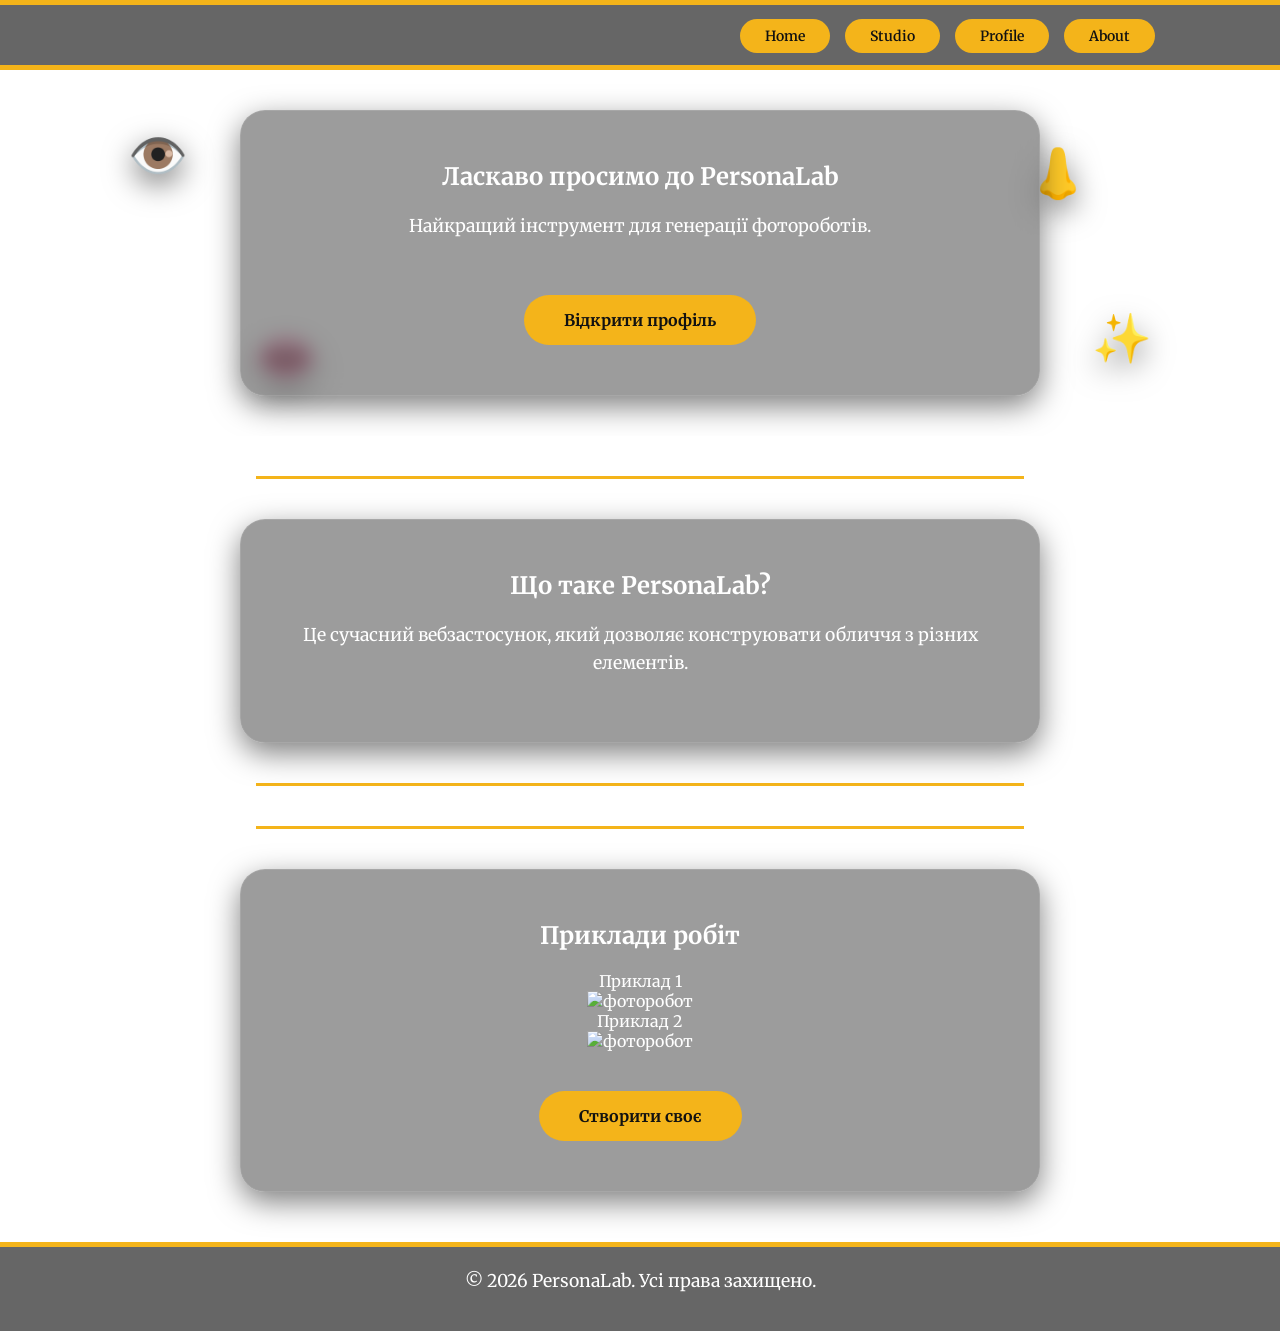
==== index.html @ 851af6e7 "Add files via upload" ====
<!DOCTYPE html>
<html lang="en">
<head>
    <meta charset="UTF-8">
    <meta name="viewport" content="width=device-width, initial-scale=1.0">
    <title>PersonaLab</title>
    <link rel="stylesheet" href="style.css">
    <link rel="shortcut icon" href="images/favicon.svg" type="image/x-icon">
    <link rel="preconnect" href="https://fonts.googleapis.com">
    <link rel="preconnect" href="https://fonts.gstatic.com" crossorigin>
    <link href="https://fonts.googleapis.com/css2?family=Merriweather:ital,opsz,wght@0,18..144,300..900;1,18..144,300..900&display=swap" rel="stylesheet">
</head>
<body>

    <header class="header">
      <div class="header_wrapper">
        <nav class="header_nav">
            <img src="images/header.svg" alt="">
            <ul class="header_list">
                <li class="header_list-item">
                    <a class="header_list-link" href="index.html">Home</a>
                </li>
                <li class="header_list-item">
                    <a class="header_list-link" href="studio.html">Studio</a>
                </li>
                <li class="header_list-item">
                    <a class="header_list-link" href="profile.html">Profile</a>
                </li>
                <li class="header_list-item">
                    <a class="header_list-link" href="about.html">About</a>
                </li>
            </ul>
        </nav>
      </div>  
    </header>

   <main>
        <section class="hero parallax-container">
            <div class="parallax-item" data-speed="-5" style="top: 15%; left: 10%;">👁️</div>
            <div class="parallax-item" data-speed="3" style="top: 70%; left: 20%;">👄</div>
            <div class="parallax-item" data-speed="-2" style="top: 20%; right: 15%;">👃</div>
            <div class="parallax-item" data-speed="6" style="top: 65%; right: 10%;">✨</div>

            <div class="hero_container">
                <h1>Ласкаво просимо до PersonaLab</h1>
                <p>Найкращий інструмент для генерації фотороботів.</p>
                <br>
                <a class="btn-primary" href="profile.html">Відкрити профіль</a>
            </div>
        </section>

        <hr>

        <section class="what-is">
            <h2>Що таке PersonaLab?</h2>
            <p>Це сучасний вебзастосунок, який дозволяє конструювати обличчя з різних елементів.</p>
        </section>

        <hr>

        <hr>


        <section class="examples">
            <h2>Приклади робіт</h2>
            <div class="examples-grid">
                <div class="example-box">Приклад 1</div>
                <img src="images/pol1.png" alt="фоторобот" width="300">
                <div class="example-box">Приклад 2</div>
                <img src="images/pol2.jfif" alt="фоторобот" width="300">
            </div>
            <br>
            <a class="btn-primary" href="studio.html">Створити своє</a>
        </section>
   </main>

    <footer class="footer">
        <div class="footer_wrapper">
            <p>&copy; 2026 PersonaLab. Усі права захищено.</p>
        </div>
    </footer>
    
<script src="script.js"></script>
</body>
</html>
---- style.css ----
:root {
    --accent-yellow: #f4b41a; 
    --dark-gray: #333333;
    --text-light: #ffffff;
}

* {
    margin: 0;
    padding: 0;
    box-sizing: border-box;
}

body {
    font-family: "Merriweather", serif;
    background-image: url('images/bg-pattern.png'); 
    background-repeat: repeat; 
    background-attachment: fixed; 
    color: var(--text-light); 
}

.header {
    background-color: #666666; 
    padding-block: 20px;
    border-bottom: 5px solid var(--accent-yellow); 
    border-top: 5px solid var(--accent-yellow); 
}

.header_wrapper {
    max-width: 1069px;
    margin-inline: auto;
    padding: 0 20px;
}

.header_nav {
    display: flex;
    justify-content: space-between;
    align-items: center;
}

.header_list {
    display: flex;
    gap: 15px;
    list-style: none; 
}

.header_list-link {
    font-weight: 600;
    font-size: 14px;
    color: #111;
    background-color: var(--accent-yellow); 
    padding: 8px 25px; 
    border-radius: 20px; 
    text-decoration: none;
    transition: background-color 0.3s, transform 0.2s; 
}

.header_list-link:hover {
    background-color: #f4b41a; 
}

.header_list-link:active {
    background-color: #b07d0a; 
    transform: translateY(0); 
}

.hero_container, .what-is, .how-it-works, .examples, .welcome, .studio-workspace, .profile-intro, .auth-forms, .guide-content, .about-info, .contact-form, .page-header {
    background-color: rgba(90, 90, 90, 0.6);
    backdrop-filter: blur(10px);
    border-radius: 25px; 
    padding: 50px 40px; 
    max-width: 800px; 
    margin: 40px auto; 
    text-align: center; 
    box-shadow: 0 10px 30px rgba(0, 0, 0, 0.5); 
    border: 1px solid rgba(255, 255, 255, 0.1);
}

h1, h2, h3 {
    margin-bottom: 20px;
    color: var(--text-light);
}

p {
    line-height: 1.6;
    margin-bottom: 15px;
    font-size: 1.1rem;
}

.btn-primary {
    display: inline-block;
    background-color: var(--accent-yellow);
    color: #111;
    font-weight: bold;
    padding: 15px 40px;
    border-radius: 30px;
    text-decoration: none;
    margin-top: 20px;
    transition: 0.3s;
}

.btn-primary:hover {
    background-color: #d49a11;
}

hr {
    border: none;
    height: 3px;
    background-color: var(--accent-yellow);
    margin: 40px auto;
    width: 60%; 
}

.footer {
    text-align: center;
    padding: 20px;
    background-color: #666666;
    border-top: 5px solid var(--accent-yellow);
    margin-top: 50px;
}

a {
    color: var(--accent-yellow);
    text-decoration: none;
    font-weight: bold;
    transition: color 0.3s, text-decoration 0.3s;
}

a:hover {
    color: var(--text-light);
    text-decoration: underline;
}

.breadcrumbs {
    font-size: 0.9rem;
    margin-bottom: 15px;
    color: #cccccc;
}

table {
    width: 100%;
    border-collapse: collapse;
    margin: 25px 0;
    background-color: rgba(0, 0, 0, 0.2);
}

th, td {
    padding: 15px; 
    border: 1px solid rgba(255, 255, 255, 0.1);
    text-align: center;
}

th {
    background-color: rgba(0, 0, 0, 0.4);
    color: var(--accent-yellow);
    font-weight: bold;
    letter-spacing: 1px;
}

tr:hover {
    background-color: rgba(244, 180, 26, 0.15);
    transition: background-color 0.3s;
}

.forms-container {
    display: flex;
    flex-wrap: wrap; 
    gap: 40px;
    justify-content: center;
}

.form-box {
    flex: 1;
    min-width: 280px;
    background-color: rgba(0, 0, 0, 0.2);
    padding: 30px;
    border-radius: 15px;
    border: 1px solid rgba(255, 255, 255, 0.05);
}

.form-group {
    margin-bottom: 20px;
    text-align: left;
}

.form-group label {
    display: block;
    margin-bottom: 8px;
    font-size: 0.9rem;
    color: #cccccc;
    letter-spacing: 1px;
}

input[type="text"],
input[type="email"],
input[type="password"],
textarea {
    width: 100%;
    padding: 12px 15px;
    background-color: rgba(255, 255, 255, 0.1);
    border: 1px solid rgba(255, 255, 255, 0.2);
    border-radius: 8px;
    color: var(--text-light); 
    font-family: inherit;
    font-size: 1rem;
    transition: border-color 0.3s, box-shadow 0.3s; 
    outline: none; 
}

input[type="text"]:focus,
input[type="email"]:focus,
input[type="password"]:focus,
textarea:focus {
    border-color: var(--accent-yellow);
    box-shadow: 0 0 8px rgba(244, 180, 26, 0.5); 
    background-color: rgba(255, 255, 255, 0.15); 
}

button {
    cursor: pointer;
    border: none;
    font-family: inherit;
    font-size: 1rem;
}

.btn-secondary {
    display: inline-block;
    background-color: transparent;
    color: var(--accent-yellow);
    border: 2px solid var(--accent-yellow);
    font-weight: bold;
    padding: 13px 38px;
    border-radius: 30px;
    transition: 0.3s;
    margin-top: 10px;
}

.btn-secondary:hover {
    background-color: var(--accent-yellow);
    color: #111;
}

/* =========================================
   СТИЛІ ДЛЯ ФОРМИ ВХОДУ/РЕЄСТРАЦІЇ (ТАБИ)
   ========================================= */

.auth-container {
    max-width: 400px;
    margin: 0 auto; 
    background-color: rgba(0, 0, 0, 0.2);
    padding: 30px;
    border-radius: 15px;
    border: 1px solid rgba(255, 255, 255, 0.05);
}

.auth-tabs {
    display: flex;
    gap: 10px;
    margin-bottom: 25px;
}

.tab-btn {
    flex: 1; 
    padding: 12px;
    background-color: transparent;
    border: 2px solid rgba(255, 255, 255, 0.2);
    color: var(--text-light);
    border-radius: 8px;
    transition: 0.3s;
    font-weight: bold;
}

.tab-btn.active {
    background-color: var(--accent-yellow);
    color: #111;
    border-color: var(--accent-yellow);
}

.tab-btn:hover:not(.active) {
    border-color: var(--accent-yellow);
    color: var(--accent-yellow);
}

.password-box {
    position: relative;
    margin-bottom: 15px;
}

.password-box input {
    margin-bottom: 0;
}

.toggle-password {
    position: absolute;
    right: 12px;
    top: 50%;
    transform: translateY(-50%); 
    background: none;
    border: none;
    cursor: pointer;
    font-size: 18px;
    color: #aaa;
    transition: color 0.3s;
}

.toggle-password:hover {
    color: var(--accent-yellow);
}

.textarea-box {
    position: relative;
}

#char-counter {
    text-align: right;
    font-size: 0.8rem;
    color: #aaa;
    margin-top: -10px; 
    margin-bottom: 15px;
}

.text-danger {
    color: #ff4d4d !important;
    font-weight: bold;
}

.profile-card {
    background-color: rgba(0, 0, 0, 0.3);
    padding: 40px;
    border-radius: 20px;
    border: 2px solid var(--accent-yellow);
    text-align: center;
}

.user-avatar {
    width: 80px;
    margin-bottom: 15px;
    filter: invert(1); 
}

.status-badge {
    background: var(--accent-yellow);
    color: black;
    padding: 2px 10px;
    border-radius: 10px;
    font-size: 0.9rem;
    font-weight: bold;
}

.user-stats {
    display: flex;
    justify-content: center;
    gap: 30px;
    margin: 25px 0;
    padding: 20px;
    background: rgba(255, 255, 255, 0.05);
    border-radius: 10px;
}

.stat-item strong {
    display: block;
    font-size: 1.5rem;
    color: var(--accent-yellow);
}

.btn-link {
    background: none;
    border: none;
    color: #aaa;
    text-decoration: underline;
    cursor: pointer;
    font-size: 0.9rem;
    transition: color 0.3s;
}

.btn-link:hover {
    color: var(--accent-yellow);
}

.dashboard-actions {
    margin-top: 20px;
}


.retro-editor {
    background-color: #1e1e1e; 
    border-style: solid;
    border-color: #111;
    border-width: 4px 3px 5px 6px; 
    border-radius: 8px;
    max-width: 800px;
    margin: 40px auto;
    padding: 15px;
    box-shadow: 8px 8px 0px rgba(0, 0, 0, 0.5);
}


.editor-header {
    background: repeating-linear-gradient(
        -45deg,
        #333,
        #333 10px,
        #222 10px,
        #222 20px
    ); 
    border-style: solid;
    border-color: #111;
    border-width: 4px 3px 4px 6px; 
    border-radius: 4px;
    text-align: center;
    padding: 15px;
    margin-bottom: 15px;
}

.editor-header h2 {
    margin: 0;
    color: var(--text-light);
    text-transform: uppercase;
    letter-spacing: 2px;
    text-shadow: 2px 2px 0px #000;
}


.editor-body {
    display: grid;
    grid-template-columns: 100px 1fr 100px; 
    gap: 15px;
    height: 400px; 
}


.column-left, .column-right {
    display: grid;
    grid-template-rows: repeat(4, 1fr); 
    gap: 10px;
}

.retro-btn {
    background-color: #3a3a3a; 
    border-style: solid;
    border-width: 4px 3px 5px 6px; 
    border-color: #666 #111 #111 #666; 
    border-radius: 4px;
    font-size: 2rem; 
    display: flex;
    justify-content: center;
    align-items: center;
    cursor: pointer;
    transition: background-color 0.1s;
    color: white;
}

.retro-btn:hover {
    background-color: #4a4a4a;
}

/*Активний стан кнопки*/
.retro-btn.active, .retro-btn:active {
    background-color: #222; 
    border-color: #111 #666 #666 #111; 
    box-shadow: inset 4px 4px 8px rgba(0, 0, 0, 0.6); 
    padding-top: 4px; 
    padding-left: 4px;
}

/*Полотно*/
.column-center {
    background-color: #f5f5f5;
    background-image: 
        linear-gradient(#ccc 1px, transparent 1px),
        linear-gradient(90deg, #ccc 1px, transparent 1px);
    background-size: 20px 20px;
    border-style: solid;
    border-color: #111;
    border-width: 4px 3px 4px 6px; 
    border-radius: 4px;
    display: flex;
    justify-content: center;
    align-items: center;
    box-shadow: inset 0 0 20px rgba(0,0,0,0.1);
}

/*Обличчя*/
.face-preview {
    width: 180px;
    height: 220px;
    background-color: #C68642; 
    border-radius: 50% 50% 50% 50% / 45% 45% 55% 55%;
    display: flex;
    flex-direction: column;
    align-items: center;
    justify-content: center;
    gap: 15px;
    transition: background-color 0.3s;
    box-shadow: 5px 5px 15px rgba(0,0,0,0.3); 
}

/*Розміри рис обличчя*/
#face-eyes { font-size: 35px; font-weight: bold; }
#face-nose { font-size: 25px; font-weight: bold; }
#face-mouth { font-size: 30px; font-weight: bold; }

/*Undo/Redo*/
.action-group {
    display: flex;
    justify-content: space-evenly;
    align-items: center;
    padding: 0;
    cursor: default; 
}

.action-group:active {
    border-color: #666 #111 #111 #666;
    background-color: #3a3a3a;
    box-shadow: none;
    padding: 0;
}

.mini-btn {
    background: transparent;
    border: none;
    font-size: 1.1rem;
    cursor: pointer;
    transition: transform 0.1s;
}

.mini-btn:active {
    transform: scale(0.8) translateY(2px); 
}


.kidpix-guy {
    width: 32px;
    height: 32px;
    border-radius: 50%;
    object-fit: cover;
    box-shadow: 0 2px 5px rgba(0, 0, 0, 0.8);
    border: 1px solid #111;
}

/*ПАРАЛАКС*/

.parallax-container {
    position: relative; 
    overflow: hidden;  }


.hero_container {
    position: relative;
    z-index: 2;
}


.parallax-item {
    position: absolute;
    font-size: 3rem; 
    z-index: 1;
    user-select: none;
    pointer-events: none;
    filter: drop-shadow(0px 10px 15px rgba(0, 0, 0, 0.5));
    transition: transform 0.1s ease-out;
}

/*АДАПТИВНИЙ ВЕБДИЗАЙН*/

/* 3. Зображення, що адаптуються для різних пристроїв */
img {
    max-width: 100%;
    height: auto;
    object-fit: contain;
}

/*4. Використання медіа-запитів для розміру екрану менше 768px (Планшети та Телефони) */
@media screen and (max-width: 768px) {
    
    /* 1. Навігаційне меню адаптується для зручного використання */
    .header_nav {
        flex-direction: column; /* Ставимо логотип зверху, а меню під ним */
        gap: 15px;
    }
    
    .header_list {
        flex-wrap: wrap; /* Дозволяємо кнопкам переноситися на новий рядок */
        justify-content: center;
        gap: 10px;
    }

    /* Зменшуємо відступи в усіх головних контейнерах, щоб економити місце на телефоні */
    .hero_container, .what-is, .how-it-works, .examples, .welcome, .studio-workspace, .profile-intro, .auth-forms, .guide-content, .about-info, .contact-form, .page-header {
        padding: 30px 20px;
        margin: 20px 10px;
    }

    /* 2. Гнучкий сітковий макет: Перебудова ретро-редактора */
    .editor-body {
        /* Змінюємо структуру з 3 колонок на 1 колонку і 3 рядки */
        grid-template-columns: 1fr; 
        grid-template-rows: auto auto auto; 
        height: auto; /* Вимикаємо фіксовану висоту */
        gap: 20px;
    }

    /* Бокові панелі перетворюємо на горизонтальні панелі */
    .column-left, .column-right {
        grid-template-columns: repeat(4, 1fr); /* 4 кнопки в один ряд */
        grid-template-rows: auto;
    }

    /* Трохи зменшуємо 3D-кнопки, щоб вони вмістилися в ширину телефону */
    .retro-btn {
        font-size: 1.5rem;
        padding: 5px 0;
        border-width: 3px 2px 4px 5px; /* Робимо рамку трохи тоншою */
    }

    /* Оптимізація кнопки з людиною (Oops!) для телефону */
    .kidpix-guy {
        width: 24px;
        height: 24px;
    }
    
    .mini-btn {
        font-size: 1rem;
    }

    /* Зменшуємо розміри обличчя на телефоні, щоб воно не вилазило */
    .face-preview {
        width: 140px;
        height: 180px;
        gap: 10px;
    }

    #face-eyes { font-size: 28px; }
    #face-nose { font-size: 20px; }
    #face-mouth { font-size: 24px; }
}

/* Медіа-запит для зовсім маленьких екранів (старі смартфони) */
@media screen and (max-width: 480px) {
    h1 { font-size: 1.5rem; }
    h2 { font-size: 1.2rem; }
    
    .header_list-link {
        padding: 8px 15px;
        font-size: 12px;
    }
}
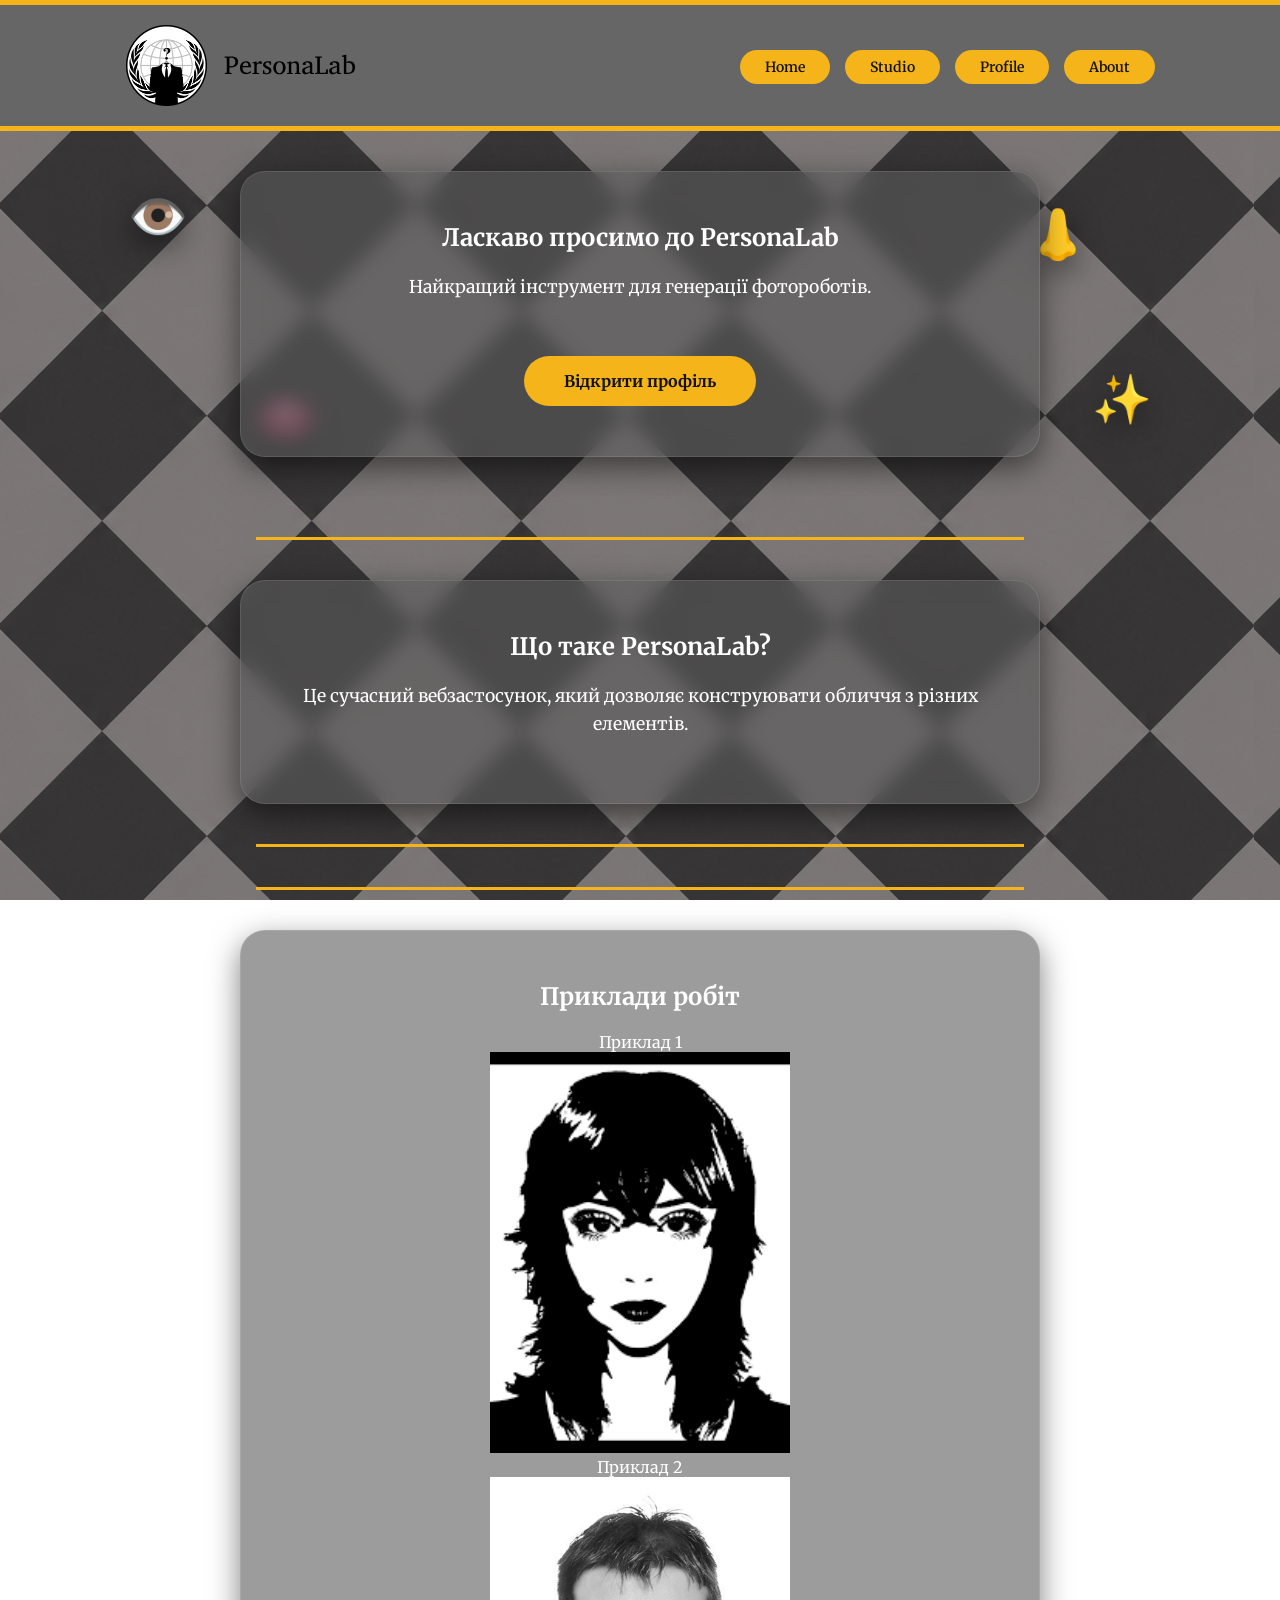
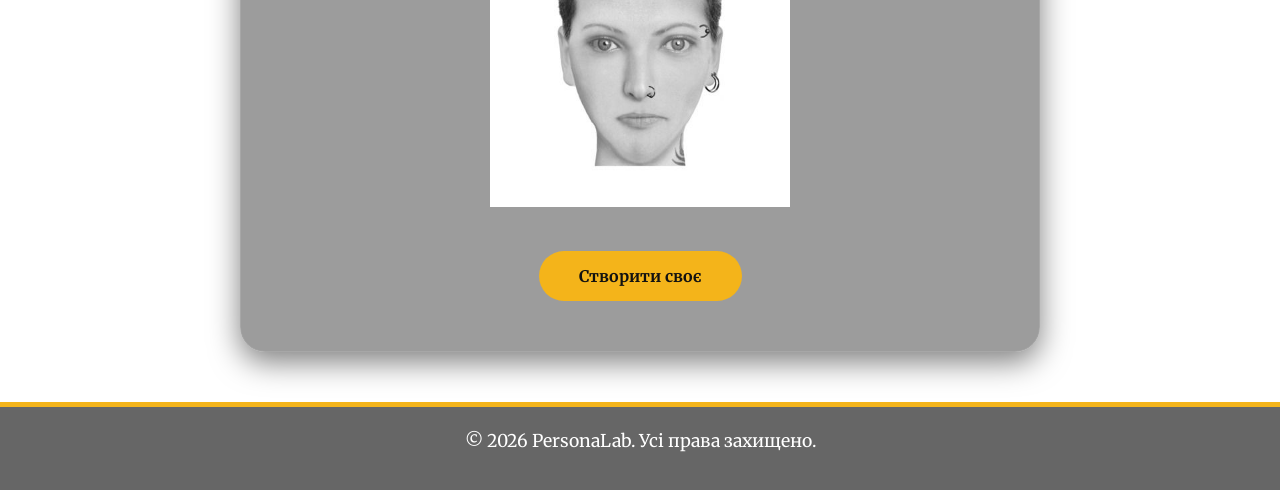
==== commit 2c74d2cd: "Add files via upload" ====
--- a/index.html
+++ b/index.html
@@ -47,7 +47,7 @@
                 <br>
                 <a class="btn-primary" href="profile.html">Відкрити профіль</a>
             </div>
-        </section>
+        </section> 
 
         <hr>
 
@@ -65,9 +65,9 @@
             <h2>Приклади робіт</h2>
             <div class="examples-grid">
                 <div class="example-box">Приклад 1</div>
-                <img src="images/pol1.png" alt="фоторобот" width="300">
+                <img src="images/pol1.png" alt="фоторобот" width="300" loading="lazy">
                 <div class="example-box">Приклад 2</div>
-                <img src="images/pol2.jfif" alt="фоторобот" width="300">
+                <img src="images/pol2.jfif" alt="фоторобот" width="300" loading="lazy">
             </div>
             <br>
             <a class="btn-primary" href="studio.html">Створити своє</a>
@@ -80,6 +80,6 @@
         </div>
     </footer>
     
-<script src="script.js"></script>
+<script src="script.js" defer></script>
 </body>
 </html>
--- a/style.css
+++ b/style.css
@@ -569,28 +569,28 @@
     object-fit: contain;
 }
 
-/*4. Використання медіа-запитів для розміру екрану менше 768px (Планшети та Телефони) */
+/*4. для розміру екрану менше 768px*/
 @media screen and (max-width: 768px) {
     
-    /* 1. Навігаційне меню адаптується для зручного використання */
+   
     .header_nav {
-        flex-direction: column; /* Ставимо логотип зверху, а меню під ним */
+        flex-direction: column; 
         gap: 15px;
     }
     
     .header_list {
-        flex-wrap: wrap; /* Дозволяємо кнопкам переноситися на новий рядок */
+        flex-wrap: wrap;
         justify-content: center;
         gap: 10px;
     }
 
-    /* Зменшуємо відступи в усіх головних контейнерах, щоб економити місце на телефоні */
+    /* Зменшуємо відступи в усіх головних контейнерах */
     .hero_container, .what-is, .how-it-works, .examples, .welcome, .studio-workspace, .profile-intro, .auth-forms, .guide-content, .about-info, .contact-form, .page-header {
         padding: 30px 20px;
         margin: 20px 10px;
     }
 
-    /* 2. Гнучкий сітковий макет: Перебудова ретро-редактора */
+    /* 2. редактор */
     .editor-body {
         /* Змінюємо структуру з 3 колонок на 1 колонку і 3 рядки */
         grid-template-columns: 1fr; 
@@ -599,20 +599,20 @@
         gap: 20px;
     }
 
-    /* Бокові панелі перетворюємо на горизонтальні панелі */
+    
     .column-left, .column-right {
         grid-template-columns: repeat(4, 1fr); /* 4 кнопки в один ряд */
         grid-template-rows: auto;
     }
 
-    /* Трохи зменшуємо 3D-кнопки, щоб вони вмістилися в ширину телефону */
+   
     .retro-btn {
         font-size: 1.5rem;
         padding: 5px 0;
-        border-width: 3px 2px 4px 5px; /* Робимо рамку трохи тоншою */
-    }
-
-    /* Оптимізація кнопки з людиною (Oops!) для телефону */
+        border-width: 3px 2px 4px 5px;
+    }
+
+   
     .kidpix-guy {
         width: 24px;
         height: 24px;
@@ -622,7 +622,7 @@
         font-size: 1rem;
     }
 
-    /* Зменшуємо розміри обличчя на телефоні, щоб воно не вилазило */
+
     .face-preview {
         width: 140px;
         height: 180px;
@@ -634,7 +634,7 @@
     #face-mouth { font-size: 24px; }
 }
 
-/* Медіа-запит для зовсім маленьких екранів (старі смартфони) */
+/* Медіа-запит для зовсім малих екранів*/
 @media screen and (max-width: 480px) {
     h1 { font-size: 1.5rem; }
     h2 { font-size: 1.2rem; }
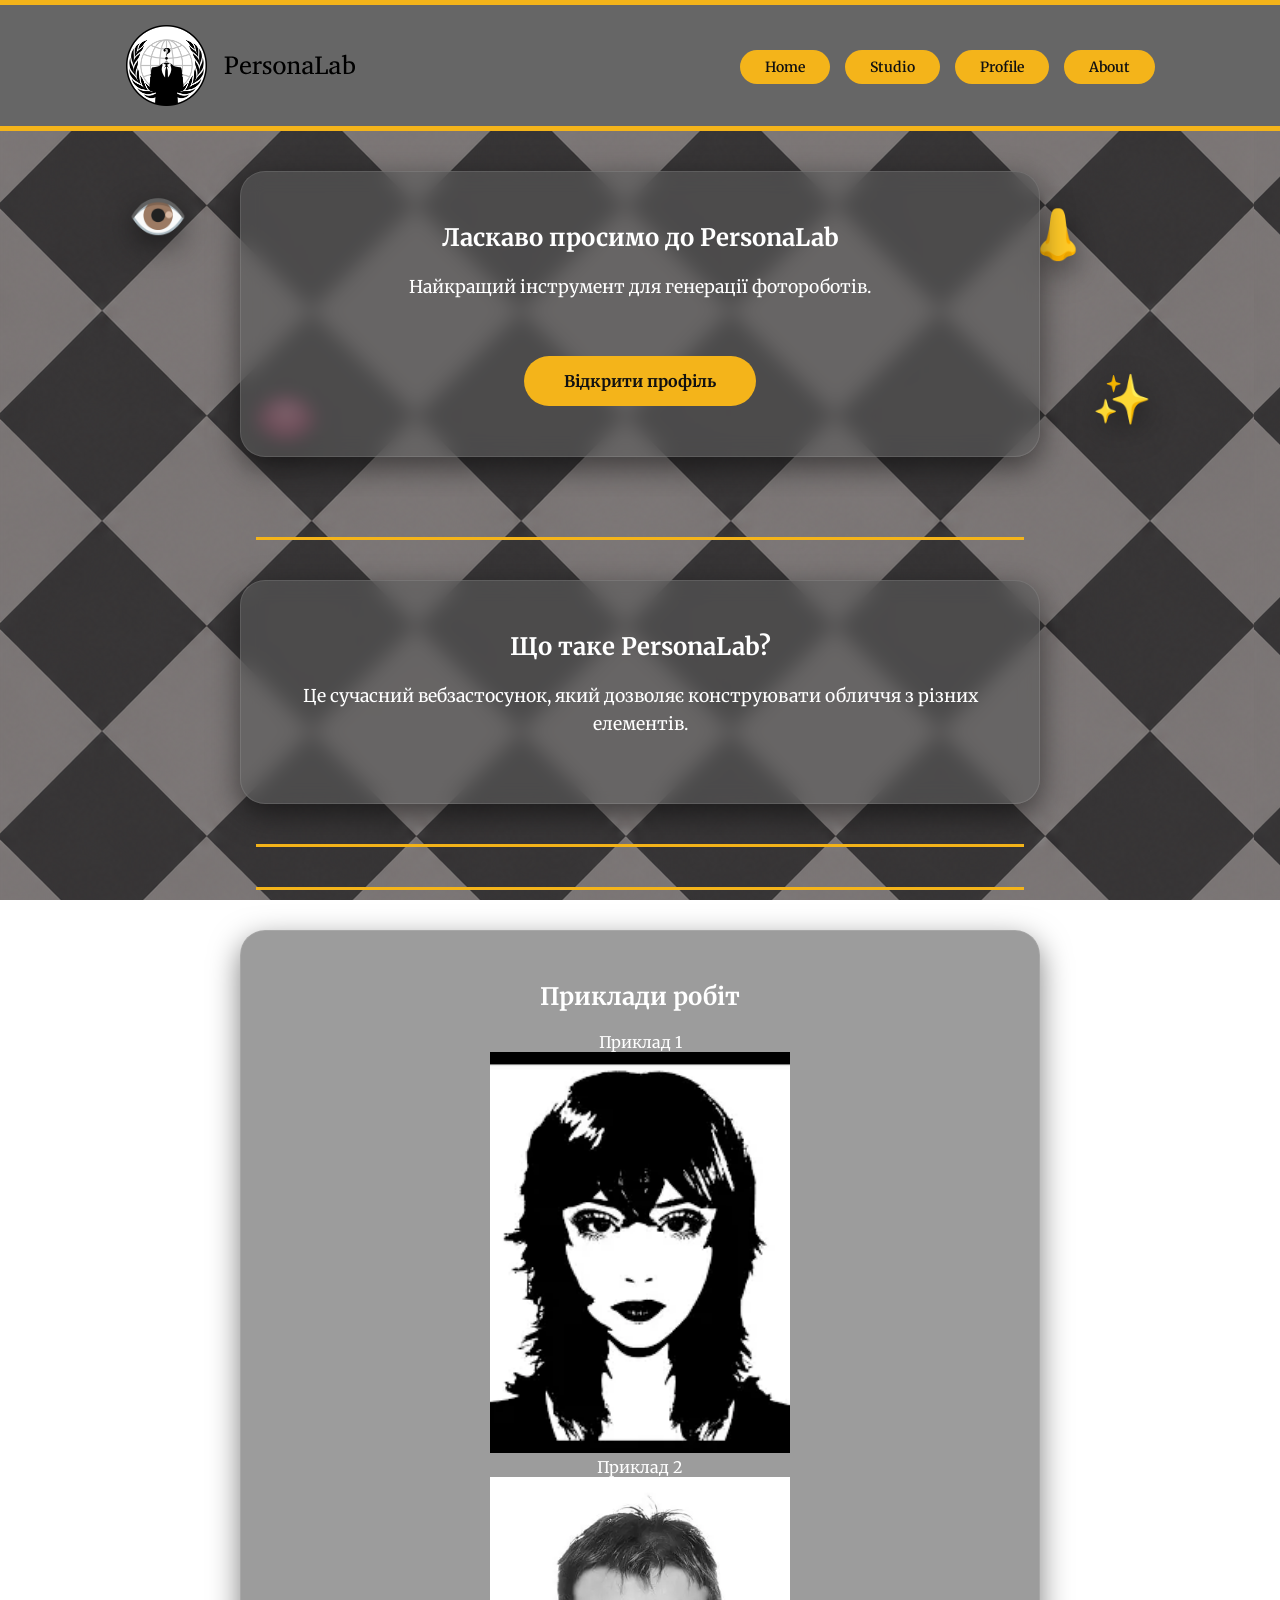
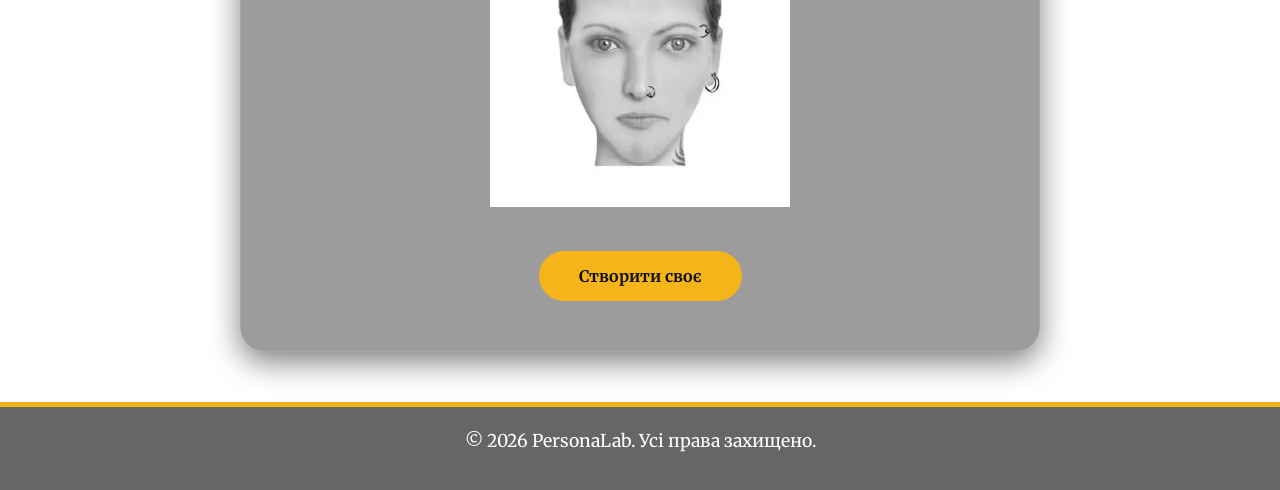
==== commit d2ce2576: "Add files via upload Updated for better phone ефективність хз effectiveness or smth" ====
--- a/index.html
+++ b/index.html
@@ -3,8 +3,10 @@
 <head>
     <meta charset="UTF-8">
     <meta name="viewport" content="width=device-width, initial-scale=1.0">
-    <title>PersonaLab</title>
-    <link rel="stylesheet" href="style.css">
+   <title>PersonaLab - Генератор унікальних персонажів та фотороботів</title>
+    <meta name="description" content="Створіть свій унікальний аватар або фоторобот онлайн за допомогою PersonaLab. Великий вибір очей, зачісок та форм обличчя в ретро-редакторі.">
+    <meta name="keywords" content="генератор персонажів, аватар онлайн, створити фоторобот, PersonaLab">
+    <link rel="stylesheet" href="style.min.css">
     <link rel="shortcut icon" href="images/favicon.svg" type="image/x-icon">
     <link rel="preconnect" href="https://fonts.googleapis.com">
     <link rel="preconnect" href="https://fonts.gstatic.com" crossorigin>
@@ -65,9 +67,9 @@
             <h2>Приклади робіт</h2>
             <div class="examples-grid">
                 <div class="example-box">Приклад 1</div>
-                <img src="images/pol1.png" alt="фоторобот" width="300" loading="lazy">
+                <img src="images/pol1.webp" alt="фоторобот" width="300" loading="lazy">
                 <div class="example-box">Приклад 2</div>
-                <img src="images/pol2.jfif" alt="фоторобот" width="300" loading="lazy">
+                <img src="images/pol2.webp" alt="фоторобот" width="300" loading="lazy">
             </div>
             <br>
             <a class="btn-primary" href="studio.html">Створити своє</a>
--- a/style.min.css
+++ b/style.min.css
@@ -0,0 +1 @@
+a:hover,body,h1,h2,h3{color:var(--text-light)}.footer,td,th{text-align:center}:root{--accent-yellow:#f4b41a;--dark-gray:#333333;--text-light:#ffffff}*{margin:0;padding:0;box-sizing:border-box}body{font-family:Merriweather,serif;background-image:url('images/bg-pattern.png');background-repeat:repeat;background-attachment:fixed}.header{background-color:#666;padding-block:20px;border-bottom:5px solid var(--accent-yellow);border-top:5px solid var(--accent-yellow)}.header_wrapper{max-width:1069px;margin-inline:auto;padding:0 20px}.header_nav{display:flex;justify-content:space-between;align-items:center}.header_list{display:flex;gap:15px;list-style:none}.header_list-link{font-weight:600;font-size:14px;color:#111;background-color:var(--accent-yellow);padding:8px 25px;border-radius:20px;text-decoration:none;transition:background-color .3s,transform .2s}.btn-primary,a{text-decoration:none;font-weight:700}.breadcrumbs,.form-group label{font-size:.9rem;color:#ccc}.header_list-link:hover{background-color:#f4b41a}.header_list-link:active{background-color:#b07d0a;transform:translateY(0)}.about-info,.auth-forms,.contact-form,.examples,.guide-content,.hero_container,.how-it-works,.page-header,.profile-intro,.studio-workspace,.welcome,.what-is{background-color:rgba(90,90,90,.6);backdrop-filter:blur(10px);border-radius:25px;padding:50px 40px;max-width:800px;margin:40px auto;text-align:center;box-shadow:0 10px 30px rgba(0,0,0,.5);border:1px solid rgba(255,255,255,.1)}h1,h2,h3{margin-bottom:20px}.breadcrumbs,p{margin-bottom:15px}p{line-height:1.6;font-size:1.1rem}.btn-primary{display:inline-block;background-color:var(--accent-yellow);color:#111;padding:15px 40px;border-radius:30px;margin-top:20px;transition:.3s}.btn-link,a:hover{text-decoration:underline}.btn-primary:hover{background-color:#d49a11}.btn-secondary:hover,.tab-btn.active,hr{background-color:var(--accent-yellow)}hr{border:none;height:3px;margin:40px auto;width:60%}.footer{padding:20px;background-color:#666;border-top:5px solid var(--accent-yellow);margin-top:50px}.form-box,table{background-color:rgba(0,0,0,.2)}a{color:var(--accent-yellow);transition:color .3s,text-decoration .3s}.btn-secondary,th{color:var(--accent-yellow);font-weight:700}table{width:100%;border-collapse:collapse;margin:25px 0}td,th{padding:15px;border:1px solid rgba(255,255,255,.1)}th{background-color:rgba(0,0,0,.4);letter-spacing:1px}tr:hover{background-color:rgba(244,180,26,.15);transition:background-color .3s}.forms-container{display:flex;flex-wrap:wrap;gap:40px;justify-content:center}.form-box{flex:1;min-width:280px;padding:30px;border-radius:15px;border:1px solid rgba(255,255,255,.05)}.form-group{margin-bottom:20px;text-align:left}.form-group label{display:block;margin-bottom:8px;letter-spacing:1px}input[type=email],input[type=password],input[type=text],textarea{width:100%;padding:12px 15px;background-color:rgba(255,255,255,.1);border:1px solid rgba(255,255,255,.2);border-radius:8px;color:var(--text-light);font-family:inherit;font-size:1rem;transition:border-color .3s,box-shadow .3s;outline:0}input[type=email]:focus,input[type=password]:focus,input[type=text]:focus,textarea:focus{border-color:var(--accent-yellow);box-shadow:0 0 8px rgba(244,180,26,.5);background-color:rgba(255,255,255,.15)}button{cursor:pointer;border:none;font-family:inherit;font-size:1rem}.btn-secondary{display:inline-block;background-color:transparent;border:2px solid var(--accent-yellow);padding:13px 38px;border-radius:30px;transition:.3s;margin-top:10px}.btn-secondary:hover{color:#111}.auth-container{max-width:400px;margin:0 auto;background-color:rgba(0,0,0,.2);padding:30px;border-radius:15px;border:1px solid rgba(255,255,255,.05)}.auth-tabs{display:flex;gap:10px;margin-bottom:25px}.tab-btn{flex:1;padding:12px;background-color:transparent;border:2px solid rgba(255,255,255,.2);color:var(--text-light);border-radius:8px;transition:.3s;font-weight:700}.retro-btn,.user-stats{justify-content:center}.btn-link,.toggle-password{transition:color .3s;cursor:pointer}.tab-btn.active{color:#111;border-color:var(--accent-yellow)}.btn-link:hover,.stat-item strong,.toggle-password:hover{color:var(--accent-yellow)}.tab-btn:hover:not(.active){border-color:var(--accent-yellow);color:var(--accent-yellow)}.password-box{position:relative;margin-bottom:15px}.password-box input{margin-bottom:0}.toggle-password{position:absolute;right:12px;top:50%;transform:translateY(-50%);background:0 0;border:none;font-size:18px;color:#aaa}.hero_container,.textarea-box{position:relative}#char-counter{text-align:right;font-size:.8rem;color:#aaa;margin-top:-10px;margin-bottom:15px}.text-danger{color:#ff4d4d!important;font-weight:700}.profile-card{background-color:rgba(0,0,0,.3);padding:40px;border-radius:20px;border:2px solid var(--accent-yellow);text-align:center}.user-avatar{width:80px;margin-bottom:15px;filter:invert(1)}.status-badge{background:var(--accent-yellow);color:#000;padding:2px 10px;border-radius:10px;font-size:.9rem;font-weight:700}.user-stats{display:flex;gap:30px;margin:25px 0;padding:20px;background:rgba(255,255,255,.05);border-radius:10px}.stat-item strong{display:block;font-size:1.5rem}.btn-link{background:0 0;border:none;color:#aaa;font-size:.9rem}.editor-header,.retro-editor{border-color:#111;padding:15px}.dashboard-actions{margin-top:20px}.retro-editor{background-color:#1e1e1e;border-style:solid;border-width:4px 3px 5px 6px;border-radius:8px;max-width:800px;margin:40px auto;box-shadow:8px 8px 0 rgba(0,0,0,.5)}.column-center,.editor-header,.retro-btn{border-style:solid;border-radius:4px}.editor-header{background:repeating-linear-gradient(-45deg,#333,#333 10px,#222 10px,#222 20px);border-width:4px 3px 4px 6px;text-align:center;margin-bottom:15px}.editor-header h2{margin:0;color:var(--text-light);text-transform:uppercase;letter-spacing:2px;text-shadow:2px 2px 0 #000}.editor-body{display:grid;grid-template-columns:100px 1fr 100px;gap:15px;height:400px}.column-left,.column-right{display:grid;grid-template-rows:repeat(4,1fr);gap:10px}.retro-btn{background-color:#3a3a3a;border-width:4px 3px 5px 6px;border-color:#666 #111 #111 #666;font-size:2rem;display:flex;align-items:center;cursor:pointer;transition:background-color .1s;color:#fff}.retro-btn:hover{background-color:#4a4a4a}.retro-btn.active,.retro-btn:active{background-color:#222;border-color:#111 #666 #666 #111;box-shadow:inset 4px 4px 8px rgba(0,0,0,.6);padding-top:4px;padding-left:4px}.column-center{background-color:#f5f5f5;background-image:linear-gradient(#ccc 1px,transparent 1px),linear-gradient(90deg,#ccc 1px,transparent 1px);background-size:20px 20px;border-color:#111;border-width:4px 3px 4px 6px;display:flex;justify-content:center;align-items:center;box-shadow:inset 0 0 20px rgba(0,0,0,.1)}.face-preview{width:180px;height:220px;background-color:#c68642;border-radius:50%/45% 45% 55% 55%;display:flex;flex-direction:column;align-items:center;justify-content:center;gap:15px;transition:background-color .3s;box-shadow:5px 5px 15px rgba(0,0,0,.3)}#face-eyes{font-size:35px;font-weight:700}#face-nose{font-size:25px;font-weight:700}#face-mouth{font-size:30px;font-weight:700}.action-group{display:flex;justify-content:space-evenly;align-items:center;padding:0;cursor:default}.action-group:active{border-color:#666 #111 #111 #666;background-color:#3a3a3a;box-shadow:none;padding:0}.mini-btn{background:0 0;border:none;font-size:1.1rem;cursor:pointer;transition:transform .1s}.mini-btn:active{transform:scale(.8) translateY(2px)}.kidpix-guy{width:32px;height:32px;border-radius:50%;object-fit:cover;box-shadow:0 2px 5px rgba(0,0,0,.8);border:1px solid #111}.parallax-container{position:relative;overflow:hidden}.hero_container{z-index:2}.parallax-item{position:absolute;font-size:3rem;z-index:1;user-select:none;pointer-events:none;filter:drop-shadow(0px 10px 15px rgba(0, 0, 0, .5));transition:transform .1s ease-out}img{max-width:100%;height:auto;object-fit:contain}@media screen and (max-width:768px){.header_nav{flex-direction:column;gap:15px}.header_list{flex-wrap:wrap;justify-content:center;gap:10px}.about-info,.auth-forms,.contact-form,.examples,.guide-content,.hero_container,.how-it-works,.page-header,.profile-intro,.studio-workspace,.welcome,.what-is{padding:30px 20px;margin:20px 10px}.editor-body{grid-template-columns:1fr;grid-template-rows:auto auto auto;height:auto;gap:20px}.column-left,.column-right{grid-template-columns:repeat(4,1fr);grid-template-rows:auto}.retro-btn{font-size:1.5rem;padding:5px 0;border-width:3px 2px 4px 5px}.kidpix-guy{width:24px;height:24px}.mini-btn{font-size:1rem}.face-preview{width:140px;height:180px;gap:10px}#face-eyes{font-size:28px}#face-nose{font-size:20px}#face-mouth{font-size:24px}}@media screen and (max-width:480px){h1{font-size:1.5rem}h2{font-size:1.2rem}.header_list-link{padding:8px 15px;font-size:12px}}
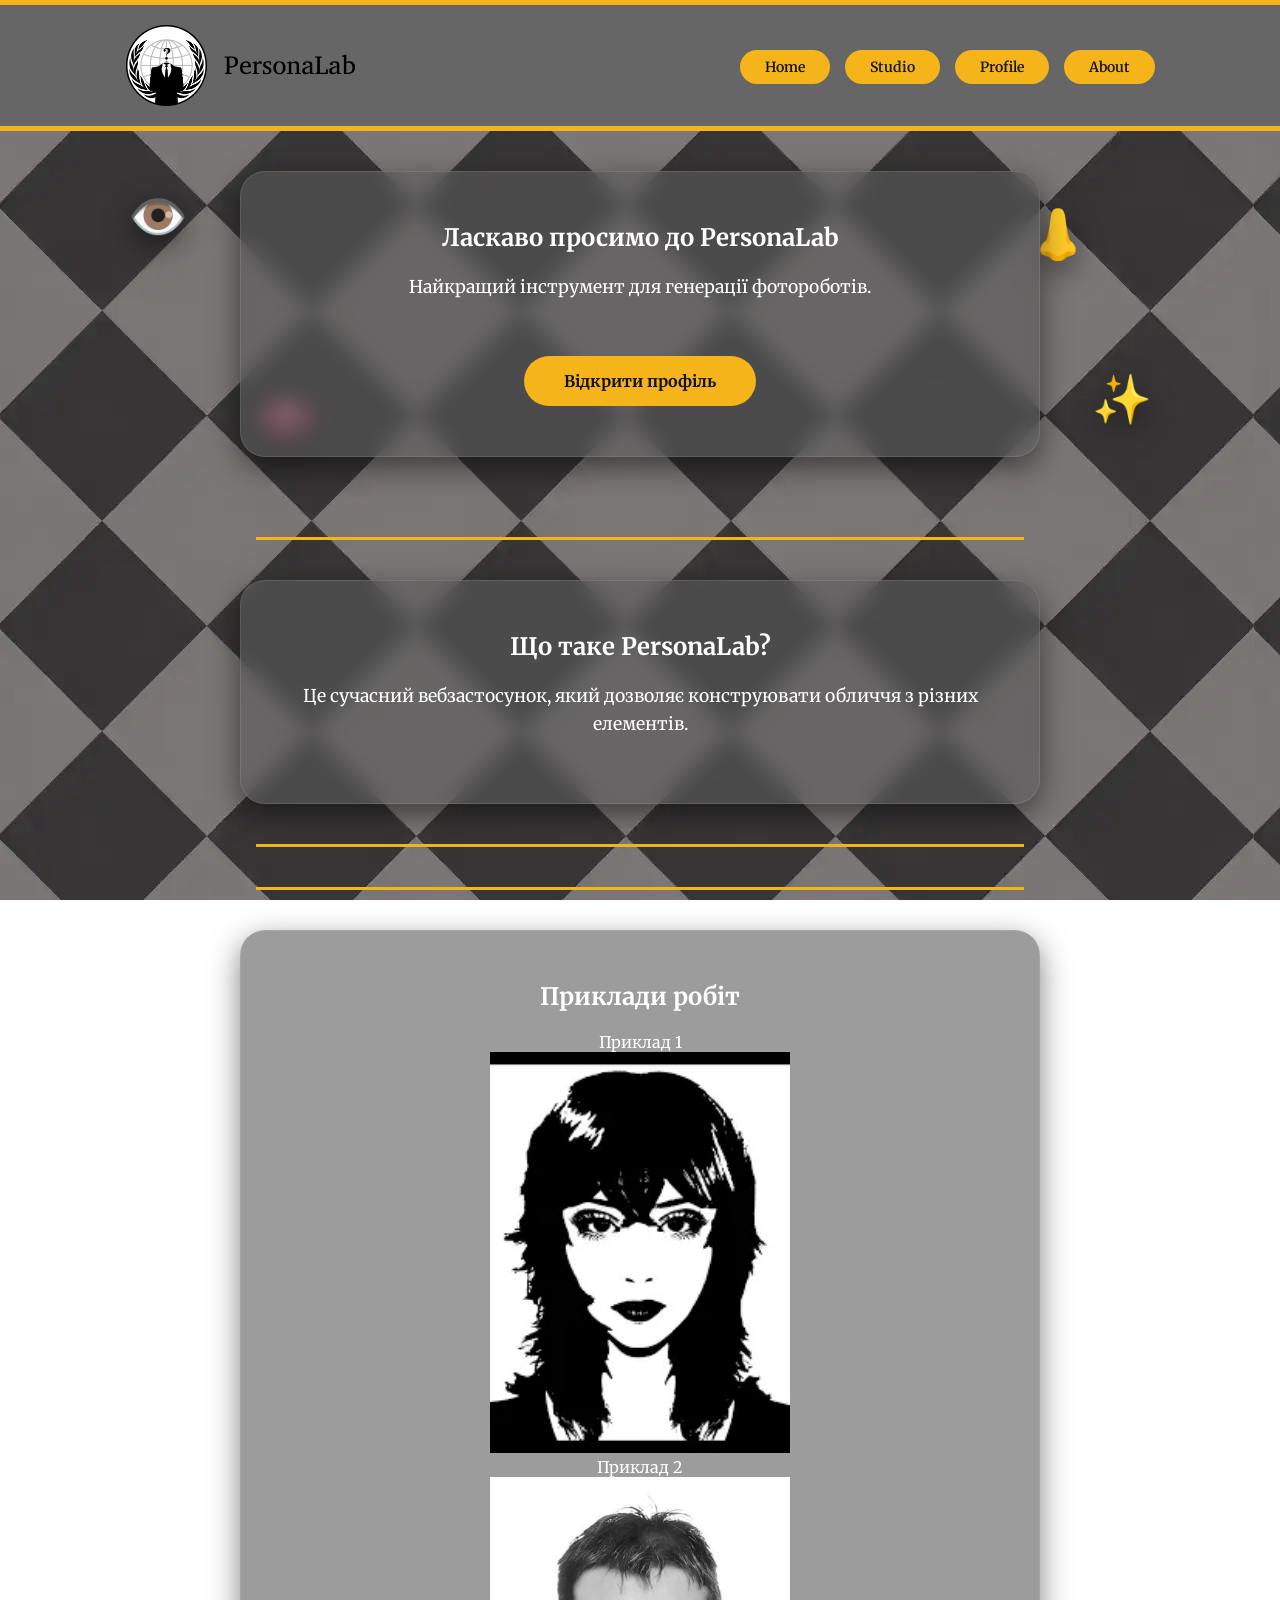
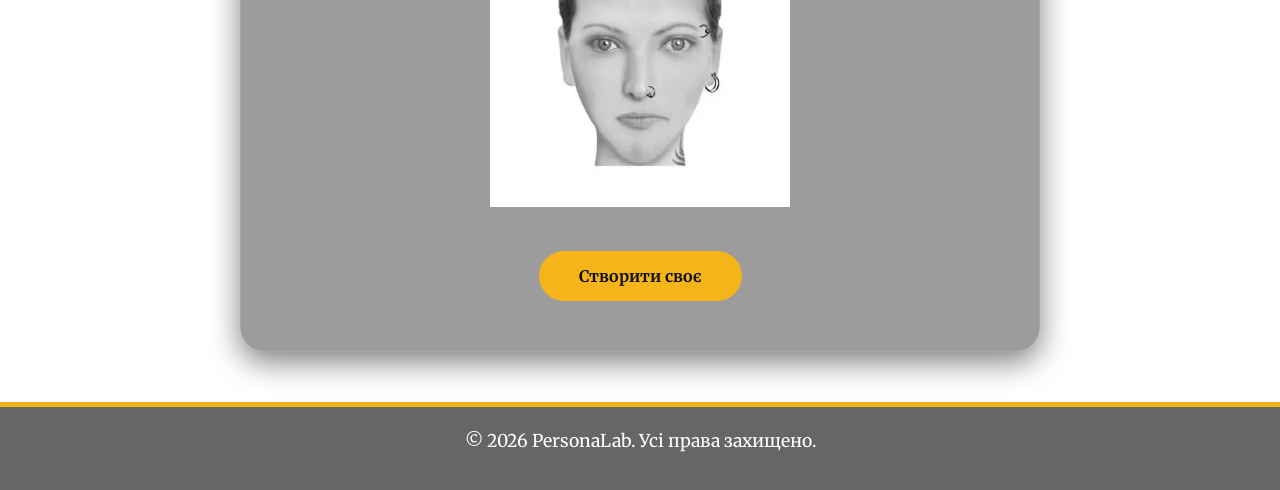
==== commit abb0357f: "Add files via upload" ====
--- a/index.html
+++ b/index.html
@@ -1,6 +1,9 @@
 <!DOCTYPE html>
 <html lang="en">
 <head>
+
+<meta name="google-site-verification" content="g_oSnSvFZQ_JvrrJF-BnQk0oIxOc4r8KllK8gc0RSuA" />
+
     <meta charset="UTF-8">
     <meta name="viewport" content="width=device-width, initial-scale=1.0">
    <title>PersonaLab - Генератор унікальних персонажів та фотороботів</title>
--- a/style.min.css
+++ b/style.min.css
@@ -1 +1 @@
-a:hover,body,h1,h2,h3{color:var(--text-light)}.footer,td,th{text-align:center}:root{--accent-yellow:#f4b41a;--dark-gray:#333333;--text-light:#ffffff}*{margin:0;padding:0;box-sizing:border-box}body{font-family:Merriweather,serif;background-image:url('images/bg-pattern.png');background-repeat:repeat;background-attachment:fixed}.header{background-color:#666;padding-block:20px;border-bottom:5px solid var(--accent-yellow);border-top:5px solid var(--accent-yellow)}.header_wrapper{max-width:1069px;margin-inline:auto;padding:0 20px}.header_nav{display:flex;justify-content:space-between;align-items:center}.header_list{display:flex;gap:15px;list-style:none}.header_list-link{font-weight:600;font-size:14px;color:#111;background-color:var(--accent-yellow);padding:8px 25px;border-radius:20px;text-decoration:none;transition:background-color .3s,transform .2s}.btn-primary,a{text-decoration:none;font-weight:700}.breadcrumbs,.form-group label{font-size:.9rem;color:#ccc}.header_list-link:hover{background-color:#f4b41a}.header_list-link:active{background-color:#b07d0a;transform:translateY(0)}.about-info,.auth-forms,.contact-form,.examples,.guide-content,.hero_container,.how-it-works,.page-header,.profile-intro,.studio-workspace,.welcome,.what-is{background-color:rgba(90,90,90,.6);backdrop-filter:blur(10px);border-radius:25px;padding:50px 40px;max-width:800px;margin:40px auto;text-align:center;box-shadow:0 10px 30px rgba(0,0,0,.5);border:1px solid rgba(255,255,255,.1)}h1,h2,h3{margin-bottom:20px}.breadcrumbs,p{margin-bottom:15px}p{line-height:1.6;font-size:1.1rem}.btn-primary{display:inline-block;background-color:var(--accent-yellow);color:#111;padding:15px 40px;border-radius:30px;margin-top:20px;transition:.3s}.btn-link,a:hover{text-decoration:underline}.btn-primary:hover{background-color:#d49a11}.btn-secondary:hover,.tab-btn.active,hr{background-color:var(--accent-yellow)}hr{border:none;height:3px;margin:40px auto;width:60%}.footer{padding:20px;background-color:#666;border-top:5px solid var(--accent-yellow);margin-top:50px}.form-box,table{background-color:rgba(0,0,0,.2)}a{color:var(--accent-yellow);transition:color .3s,text-decoration .3s}.btn-secondary,th{color:var(--accent-yellow);font-weight:700}table{width:100%;border-collapse:collapse;margin:25px 0}td,th{padding:15px;border:1px solid rgba(255,255,255,.1)}th{background-color:rgba(0,0,0,.4);letter-spacing:1px}tr:hover{background-color:rgba(244,180,26,.15);transition:background-color .3s}.forms-container{display:flex;flex-wrap:wrap;gap:40px;justify-content:center}.form-box{flex:1;min-width:280px;padding:30px;border-radius:15px;border:1px solid rgba(255,255,255,.05)}.form-group{margin-bottom:20px;text-align:left}.form-group label{display:block;margin-bottom:8px;letter-spacing:1px}input[type=email],input[type=password],input[type=text],textarea{width:100%;padding:12px 15px;background-color:rgba(255,255,255,.1);border:1px solid rgba(255,255,255,.2);border-radius:8px;color:var(--text-light);font-family:inherit;font-size:1rem;transition:border-color .3s,box-shadow .3s;outline:0}input[type=email]:focus,input[type=password]:focus,input[type=text]:focus,textarea:focus{border-color:var(--accent-yellow);box-shadow:0 0 8px rgba(244,180,26,.5);background-color:rgba(255,255,255,.15)}button{cursor:pointer;border:none;font-family:inherit;font-size:1rem}.btn-secondary{display:inline-block;background-color:transparent;border:2px solid var(--accent-yellow);padding:13px 38px;border-radius:30px;transition:.3s;margin-top:10px}.btn-secondary:hover{color:#111}.auth-container{max-width:400px;margin:0 auto;background-color:rgba(0,0,0,.2);padding:30px;border-radius:15px;border:1px solid rgba(255,255,255,.05)}.auth-tabs{display:flex;gap:10px;margin-bottom:25px}.tab-btn{flex:1;padding:12px;background-color:transparent;border:2px solid rgba(255,255,255,.2);color:var(--text-light);border-radius:8px;transition:.3s;font-weight:700}.retro-btn,.user-stats{justify-content:center}.btn-link,.toggle-password{transition:color .3s;cursor:pointer}.tab-btn.active{color:#111;border-color:var(--accent-yellow)}.btn-link:hover,.stat-item strong,.toggle-password:hover{color:var(--accent-yellow)}.tab-btn:hover:not(.active){border-color:var(--accent-yellow);color:var(--accent-yellow)}.password-box{position:relative;margin-bottom:15px}.password-box input{margin-bottom:0}.toggle-password{position:absolute;right:12px;top:50%;transform:translateY(-50%);background:0 0;border:none;font-size:18px;color:#aaa}.hero_container,.textarea-box{position:relative}#char-counter{text-align:right;font-size:.8rem;color:#aaa;margin-top:-10px;margin-bottom:15px}.text-danger{color:#ff4d4d!important;font-weight:700}.profile-card{background-color:rgba(0,0,0,.3);padding:40px;border-radius:20px;border:2px solid var(--accent-yellow);text-align:center}.user-avatar{width:80px;margin-bottom:15px;filter:invert(1)}.status-badge{background:var(--accent-yellow);color:#000;padding:2px 10px;border-radius:10px;font-size:.9rem;font-weight:700}.user-stats{display:flex;gap:30px;margin:25px 0;padding:20px;background:rgba(255,255,255,.05);border-radius:10px}.stat-item strong{display:block;font-size:1.5rem}.btn-link{background:0 0;border:none;color:#aaa;font-size:.9rem}.editor-header,.retro-editor{border-color:#111;padding:15px}.dashboard-actions{margin-top:20px}.retro-editor{background-color:#1e1e1e;border-style:solid;border-width:4px 3px 5px 6px;border-radius:8px;max-width:800px;margin:40px auto;box-shadow:8px 8px 0 rgba(0,0,0,.5)}.column-center,.editor-header,.retro-btn{border-style:solid;border-radius:4px}.editor-header{background:repeating-linear-gradient(-45deg,#333,#333 10px,#222 10px,#222 20px);border-width:4px 3px 4px 6px;text-align:center;margin-bottom:15px}.editor-header h2{margin:0;color:var(--text-light);text-transform:uppercase;letter-spacing:2px;text-shadow:2px 2px 0 #000}.editor-body{display:grid;grid-template-columns:100px 1fr 100px;gap:15px;height:400px}.column-left,.column-right{display:grid;grid-template-rows:repeat(4,1fr);gap:10px}.retro-btn{background-color:#3a3a3a;border-width:4px 3px 5px 6px;border-color:#666 #111 #111 #666;font-size:2rem;display:flex;align-items:center;cursor:pointer;transition:background-color .1s;color:#fff}.retro-btn:hover{background-color:#4a4a4a}.retro-btn.active,.retro-btn:active{background-color:#222;border-color:#111 #666 #666 #111;box-shadow:inset 4px 4px 8px rgba(0,0,0,.6);padding-top:4px;padding-left:4px}.column-center{background-color:#f5f5f5;background-image:linear-gradient(#ccc 1px,transparent 1px),linear-gradient(90deg,#ccc 1px,transparent 1px);background-size:20px 20px;border-color:#111;border-width:4px 3px 4px 6px;display:flex;justify-content:center;align-items:center;box-shadow:inset 0 0 20px rgba(0,0,0,.1)}.face-preview{width:180px;height:220px;background-color:#c68642;border-radius:50%/45% 45% 55% 55%;display:flex;flex-direction:column;align-items:center;justify-content:center;gap:15px;transition:background-color .3s;box-shadow:5px 5px 15px rgba(0,0,0,.3)}#face-eyes{font-size:35px;font-weight:700}#face-nose{font-size:25px;font-weight:700}#face-mouth{font-size:30px;font-weight:700}.action-group{display:flex;justify-content:space-evenly;align-items:center;padding:0;cursor:default}.action-group:active{border-color:#666 #111 #111 #666;background-color:#3a3a3a;box-shadow:none;padding:0}.mini-btn{background:0 0;border:none;font-size:1.1rem;cursor:pointer;transition:transform .1s}.mini-btn:active{transform:scale(.8) translateY(2px)}.kidpix-guy{width:32px;height:32px;border-radius:50%;object-fit:cover;box-shadow:0 2px 5px rgba(0,0,0,.8);border:1px solid #111}.parallax-container{position:relative;overflow:hidden}.hero_container{z-index:2}.parallax-item{position:absolute;font-size:3rem;z-index:1;user-select:none;pointer-events:none;filter:drop-shadow(0px 10px 15px rgba(0, 0, 0, .5));transition:transform .1s ease-out}img{max-width:100%;height:auto;object-fit:contain}@media screen and (max-width:768px){.header_nav{flex-direction:column;gap:15px}.header_list{flex-wrap:wrap;justify-content:center;gap:10px}.about-info,.auth-forms,.contact-form,.examples,.guide-content,.hero_container,.how-it-works,.page-header,.profile-intro,.studio-workspace,.welcome,.what-is{padding:30px 20px;margin:20px 10px}.editor-body{grid-template-columns:1fr;grid-template-rows:auto auto auto;height:auto;gap:20px}.column-left,.column-right{grid-template-columns:repeat(4,1fr);grid-template-rows:auto}.retro-btn{font-size:1.5rem;padding:5px 0;border-width:3px 2px 4px 5px}.kidpix-guy{width:24px;height:24px}.mini-btn{font-size:1rem}.face-preview{width:140px;height:180px;gap:10px}#face-eyes{font-size:28px}#face-nose{font-size:20px}#face-mouth{font-size:24px}}@media screen and (max-width:480px){h1{font-size:1.5rem}h2{font-size:1.2rem}.header_list-link{padding:8px 15px;font-size:12px}}+a:hover,body,h1,h2,h3{color:var(--text-light)}.footer,td,th{text-align:center}:root{--accent-yellow:#f4b41a;--dark-gray:#333333;--text-light:#ffffff}*{margin:0;padding:0;box-sizing:border-box}body{font-family:Merriweather,serif;background-image:url('images/bg-pattern.webp');background-repeat:repeat;background-attachment:fixed}.header{background-color:#666;padding-block:20px;border-bottom:5px solid var(--accent-yellow);border-top:5px solid var(--accent-yellow)}.header_wrapper{max-width:1069px;margin-inline:auto;padding:0 20px}.header_nav{display:flex;justify-content:space-between;align-items:center}.header_list{display:flex;gap:15px;list-style:none}.header_list-link{font-weight:600;font-size:14px;color:#111;background-color:var(--accent-yellow);padding:8px 25px;border-radius:20px;text-decoration:none;transition:background-color .3s,transform .2s}.btn-primary,a{text-decoration:none;font-weight:700}.breadcrumbs,.form-group label{font-size:.9rem;color:#ccc}.header_list-link:hover{background-color:#f4b41a}.header_list-link:active{background-color:#b07d0a;transform:translateY(0)}.about-info,.auth-forms,.contact-form,.examples,.guide-content,.hero_container,.how-it-works,.page-header,.profile-intro,.studio-workspace,.welcome,.what-is{background-color:rgba(90,90,90,.6);backdrop-filter:blur(10px);border-radius:25px;padding:50px 40px;max-width:800px;margin:40px auto;text-align:center;box-shadow:0 10px 30px rgba(0,0,0,.5);border:1px solid rgba(255,255,255,.1)}h1,h2,h3{margin-bottom:20px}.breadcrumbs,p{margin-bottom:15px}p{line-height:1.6;font-size:1.1rem}.btn-primary{display:inline-block;background-color:var(--accent-yellow);color:#111;padding:15px 40px;border-radius:30px;margin-top:20px;transition:.3s}.btn-link,a:hover{text-decoration:underline}.btn-primary:hover{background-color:#d49a11}.btn-secondary:hover,.tab-btn.active,hr{background-color:var(--accent-yellow)}hr{border:none;height:3px;margin:40px auto;width:60%}.footer{padding:20px;background-color:#666;border-top:5px solid var(--accent-yellow);margin-top:50px}.form-box,table{background-color:rgba(0,0,0,.2)}a{color:var(--accent-yellow);transition:color .3s,text-decoration .3s}.btn-secondary,th{color:var(--accent-yellow);font-weight:700}table{width:100%;border-collapse:collapse;margin:25px 0}td,th{padding:15px;border:1px solid rgba(255,255,255,.1)}th{background-color:rgba(0,0,0,.4);letter-spacing:1px}tr:hover{background-color:rgba(244,180,26,.15);transition:background-color .3s}.forms-container{display:flex;flex-wrap:wrap;gap:40px;justify-content:center}.form-box{flex:1;min-width:280px;padding:30px;border-radius:15px;border:1px solid rgba(255,255,255,.05)}.form-group{margin-bottom:20px;text-align:left}.form-group label{display:block;margin-bottom:8px;letter-spacing:1px}input[type=email],input[type=password],input[type=text],textarea{width:100%;padding:12px 15px;background-color:rgba(255,255,255,.1);border:1px solid rgba(255,255,255,.2);border-radius:8px;color:var(--text-light);font-family:inherit;font-size:1rem;transition:border-color .3s,box-shadow .3s;outline:0}input[type=email]:focus,input[type=password]:focus,input[type=text]:focus,textarea:focus{border-color:var(--accent-yellow);box-shadow:0 0 8px rgba(244,180,26,.5);background-color:rgba(255,255,255,.15)}button{cursor:pointer;border:none;font-family:inherit;font-size:1rem}.btn-secondary{display:inline-block;background-color:transparent;border:2px solid var(--accent-yellow);padding:13px 38px;border-radius:30px;transition:.3s;margin-top:10px}.btn-secondary:hover{color:#111}.auth-container{max-width:400px;margin:0 auto;background-color:rgba(0,0,0,.2);padding:30px;border-radius:15px;border:1px solid rgba(255,255,255,.05)}.auth-tabs{display:flex;gap:10px;margin-bottom:25px}.tab-btn{flex:1;padding:12px;background-color:transparent;border:2px solid rgba(255,255,255,.2);color:var(--text-light);border-radius:8px;transition:.3s;font-weight:700}.retro-btn,.user-stats{justify-content:center}.btn-link,.toggle-password{transition:color .3s;cursor:pointer}.tab-btn.active{color:#111;border-color:var(--accent-yellow)}.btn-link:hover,.stat-item strong,.toggle-password:hover{color:var(--accent-yellow)}.tab-btn:hover:not(.active){border-color:var(--accent-yellow);color:var(--accent-yellow)}.password-box{position:relative;margin-bottom:15px}.password-box input{margin-bottom:0}.toggle-password{position:absolute;right:12px;top:50%;transform:translateY(-50%);background:0 0;border:none;font-size:18px;color:#aaa}.hero_container,.textarea-box{position:relative}#char-counter{text-align:right;font-size:.8rem;color:#aaa;margin-top:-10px;margin-bottom:15px}.text-danger{color:#ff4d4d!important;font-weight:700}.profile-card{background-color:rgba(0,0,0,.3);padding:40px;border-radius:20px;border:2px solid var(--accent-yellow);text-align:center}.user-avatar{width:80px;margin-bottom:15px;filter:invert(1)}.status-badge{background:var(--accent-yellow);color:#000;padding:2px 10px;border-radius:10px;font-size:.9rem;font-weight:700}.user-stats{display:flex;gap:30px;margin:25px 0;padding:20px;background:rgba(255,255,255,.05);border-radius:10px}.stat-item strong{display:block;font-size:1.5rem}.btn-link{background:0 0;border:none;color:#aaa;font-size:.9rem}.editor-header,.retro-editor{border-color:#111;padding:15px}.dashboard-actions{margin-top:20px}.retro-editor{background-color:#1e1e1e;border-style:solid;border-width:4px 3px 5px 6px;border-radius:8px;max-width:800px;margin:40px auto;box-shadow:8px 8px 0 rgba(0,0,0,.5)}.column-center,.editor-header,.retro-btn{border-style:solid;border-radius:4px}.editor-header{background:repeating-linear-gradient(-45deg,#333,#333 10px,#222 10px,#222 20px);border-width:4px 3px 4px 6px;text-align:center;margin-bottom:15px}.editor-header h2{margin:0;color:var(--text-light);text-transform:uppercase;letter-spacing:2px;text-shadow:2px 2px 0 #000}.editor-body{display:grid;grid-template-columns:100px 1fr 100px;gap:15px;height:400px}.column-left,.column-right{display:grid;grid-template-rows:repeat(4,1fr);gap:10px}.retro-btn{background-color:#3a3a3a;border-width:4px 3px 5px 6px;border-color:#666 #111 #111 #666;font-size:2rem;display:flex;align-items:center;cursor:pointer;transition:background-color .1s;color:#fff}.retro-btn:hover{background-color:#4a4a4a}.retro-btn.active,.retro-btn:active{background-color:#222;border-color:#111 #666 #666 #111;box-shadow:inset 4px 4px 8px rgba(0,0,0,.6);padding-top:4px;padding-left:4px}.column-center{background-color:#f5f5f5;background-image:linear-gradient(#ccc 1px,transparent 1px),linear-gradient(90deg,#ccc 1px,transparent 1px);background-size:20px 20px;border-color:#111;border-width:4px 3px 4px 6px;display:flex;justify-content:center;align-items:center;box-shadow:inset 0 0 20px rgba(0,0,0,.1)}.face-preview{width:180px;height:220px;background-color:#c68642;border-radius:50%/45% 45% 55% 55%;display:flex;flex-direction:column;align-items:center;justify-content:center;gap:15px;transition:background-color .3s;box-shadow:5px 5px 15px rgba(0,0,0,.3)}#face-eyes{font-size:35px;font-weight:700}#face-nose{font-size:25px;font-weight:700}#face-mouth{font-size:30px;font-weight:700}.action-group{display:flex;justify-content:space-evenly;align-items:center;padding:0;cursor:default}.action-group:active{border-color:#666 #111 #111 #666;background-color:#3a3a3a;box-shadow:none;padding:0}.mini-btn{background:0 0;border:none;font-size:1.1rem;cursor:pointer;transition:transform .1s}.mini-btn:active{transform:scale(.8) translateY(2px)}.kidpix-guy{width:32px;height:32px;border-radius:50%;object-fit:cover;box-shadow:0 2px 5px rgba(0,0,0,.8);border:1px solid #111}.parallax-container{position:relative;overflow:hidden}.hero_container{z-index:2}.parallax-item{position:absolute;font-size:3rem;z-index:1;user-select:none;pointer-events:none;filter:drop-shadow(0px 10px 15px rgba(0, 0, 0, .5));transition:transform .1s ease-out}img{max-width:100%;height:auto;object-fit:contain}@media screen and (max-width:768px){.header_nav{flex-direction:column;gap:15px}.header_list{flex-wrap:wrap;justify-content:center;gap:10px}.about-info,.auth-forms,.contact-form,.examples,.guide-content,.hero_container,.how-it-works,.page-header,.profile-intro,.studio-workspace,.welcome,.what-is{padding:30px 20px;margin:20px 10px}.editor-body{grid-template-columns:1fr;grid-template-rows:auto auto auto;height:auto;gap:20px}.column-left,.column-right{grid-template-columns:repeat(4,1fr);grid-template-rows:auto}.retro-btn{font-size:1.5rem;padding:5px 0;border-width:3px 2px 4px 5px}.kidpix-guy{width:24px;height:24px}.mini-btn{font-size:1rem}.face-preview{width:140px;height:180px;gap:10px}#face-eyes{font-size:28px}#face-nose{font-size:20px}#face-mouth{font-size:24px}}@media screen and (max-width:480px){h1{font-size:1.5rem}h2{font-size:1.2rem}.header_list-link{padding:8px 15px;font-size:12px}}
